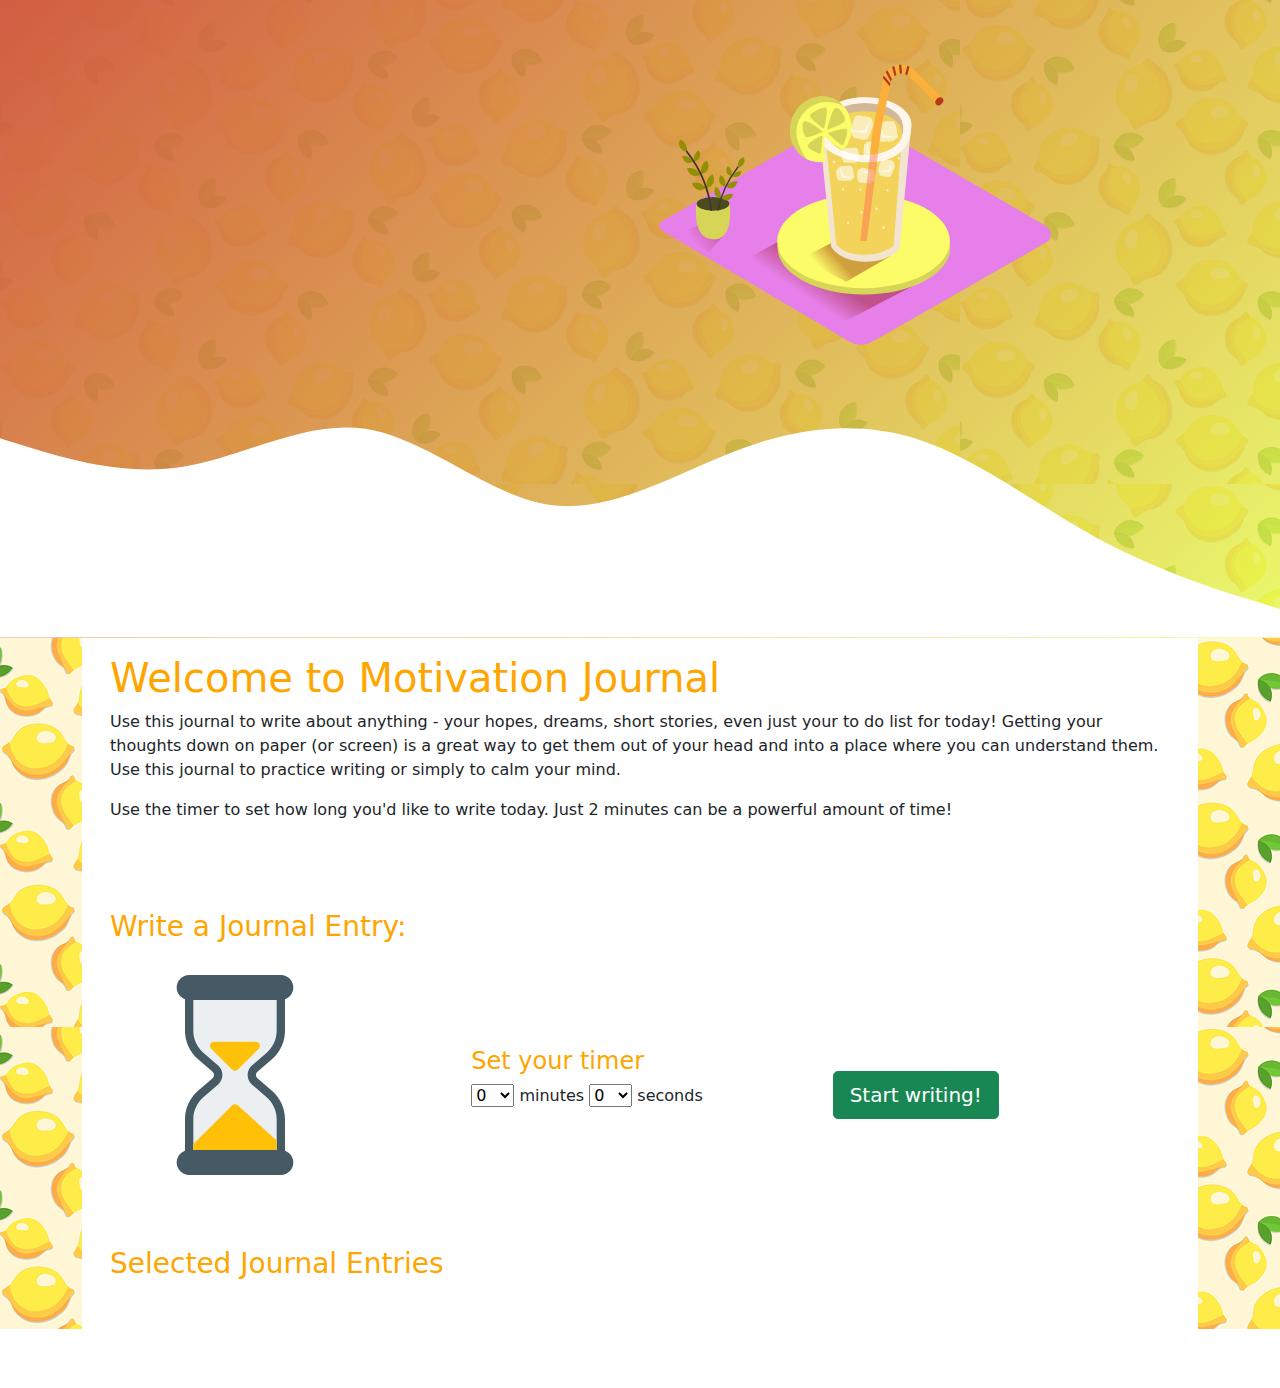
==== index.html @ 8cdf4d2e "removed extra code, changed hourglass to emogi, changed text and button colors" ====
<!DOCTYPE html>
<html lang="en">
<head>
  <meta charset="UTF-8">
  <meta http-equiv="X-UA-Compatible" content="IE=edge">
  <meta name="viewport" content="width=device-width, initial-scale=1.0">
  <title>Motivation Journal</title>
  <link rel="stylesheet" href="styles/bootstrap/css/bootstrap.min.css"/>
  <link rel="stylesheet" type="text/css" href="styles/bootstrap/css/style.css">
  <link rel="preconnect" href="https://fonts.gstatic.com">
  <link href="https://fonts.googleapis.com/css2?family=Dancing+Script&family=Satisfy&display=swap" rel="stylesheet">

  <style>
    /* [class*="col"] {
      padding: 1rem;
      background-color: #33b5e5;
      border: 2px solid #fff;
      color: #fff;
      text-align: center;
    }
    [class*="con"] {
      padding: 1rem;
      background-color: #9e33e5;
      border: 2px solid #fff;
      color: #fff;
      text-align: center;
    } */

    /* background */
    #intro {
      background-image: url("img/lemon-print.png");

    }

    /* Height for devices larger than 576px */
    @media (min-width: 992px) {
      #intro {
        margin-top: -58.59px;
      }
    }
    /* background */
  </style>

</head>
<body>

  <div id="intro" class="bg-image shadow-2-strong">


  <!-- <nav class="navbar navbar-expand-lg navbar-light bg-light"> -->
    <!-- <div class="container"> -->
      <!-- <a class="navbar-brand" href="#">Motivation Journal</a>
      <button class="navbar-toggler" type="button" data-bs-toggle="collapse" data-bs-target="#navbarText" aria-controls="navbarText" aria-expanded="false" aria-label="Toggle navigation">
        <span class="navbar-toggler-icon"></span>
      </button>
      <div class="collapse navbar-collapse" id="navbarText">
        <ul class="navbar-nav me-auto mb-2 mb-lg-0"> -->
          <!-- <li class="nav-item">
            <a class="nav-link active" aria-current="page" href="#">Home</a>
          </li> -->
        <!-- </ul> -->
        <!-- <span class="navbar-text"> -->
          <!-- When Life Gives You -->
          <!-- <img src="img/lemon-half.png" alt="yellow half lemon" width="30" height="24" class="d-inline-block align-text-top"> -->
          <!-- ... -->
        <!-- </span> -->
      <!-- </div> -->
    <!-- </div> -->
  <!-- </nav>  -->

  <header class="page-header gradient">
    <br><br><br>
    <div class="container pt-3">
      <div class="row align-items-center justify-content-center">
        <div class="col-md-5">
          <div id="quote-container"></div>
          <!-- <h2>You learn more from failure than from success. Don’t let it stop you. Failure builds character.</h2> -->
          <!-- <h3>Author - Unknown</h3> -->
        </div>
        <div class="col-md-5">
          <img
            src="img/lemonade.svg"
            alt="lemonade"
          />
        </div>
      </div>
    </div>
    <svg xmlns="http://www.w3.org/2000/svg" viewBox="0 0 1440 320"><path fill="#fff" fill-opacity="1" d="M0,96L34.3,106.7C68.6,117,137,139,206,128C274.3,117,343,75,411,85.3C480,96,549,160,617,170.7C685.7,181,754,139,823,112C891.4,85,960,75,1029,96C1097.1,117,1166,171,1234,208C1302.9,245,1371,267,1406,277.3L1440,288L1440,320L1405.7,320C1371.4,320,1303,320,1234,320C1165.7,320,1097,320,1029,320C960,320,891,320,823,320C754.3,320,686,320,617,320C548.6,320,480,320,411,320C342.9,320,274,320,206,320C137.1,320,69,320,34,320L0,320Z"></path></svg>
    <!-- <svg xmlns="http://www.w3.org/2000/svg" viewBox="0 0 1440 320"><path fill="#fff" fill-opacity="1" d="M0,224L30,240C60,256,120,288,180,266.7C240,245,300,171,360,165.3C420,160,480,224,540,213.3C600,203,660,117,720,101.3C780,85,840,139,900,170.7C960,203,1020,213,1080,224C1140,235,1200,245,1260,224C1320,203,1380,149,1410,122.7L1440,96L1440,320L1410,320C1380,320,1320,320,1260,320C1200,320,1140,320,1080,320C1020,320,960,320,900,320C840,320,780,320,720,320C660,320,600,320,540,320C480,320,420,320,360,320C300,320,240,320,180,320C120,320,60,320,30,320L0,320Z"></path></svg> -->
  </header>


  <div class="container container-md">
    <div class="p-3 mb-2 bg-white text-dark">
  <!-- opening paragraph start -->
  <div class="container">
    <h1>Welcome to Motivation Journal</h1>
    <div class="row align-items-center justify-content-center">
      <div class="col-md">
        <div>
          <p>Use this journal to write about anything - your hopes, dreams, short stories, even just your to do list for today! Getting your thoughts down on paper (or screen) is a great way to get them out of your head and into a place where you can understand them. Use this journal to practice writing or simply to calm your mind.</p>
          <p>Use the timer to set how long you'd like to write today. Just 2 minutes can be a powerful amount of time!</p>
        </div>
      </div>
    </div>
  </div>
  <!-- opening paragraph end -->
  <br><br><br>
  <!-- nested grid start -->
  <div class="container">
    <h3>Write a Journal Entry:</h3>
    <br>
      <div class="row">
          <div class="col-8 col-sm-4 align-items-center justify-content-center" class="settle-grid">
            <img src="img/sand-clock.svg" height="200" width="250"/>
          </div>
          <div class="col-8 col-sm-4 align-items-center justify-content-center" class="settle-grid">
            <br><br><br>
            <h4>Set your timer</h4>
            <p>
            <select name="timer" id="timer-select-min">
            </select> minutes
            <select name="timer" id="timer-select-sec"></select> seconds </p>

          </div>
          <div class="col-8 col-sm-4 align-items-center justify-content-center" class="settle-grid">
            <br><br><br><br>
              <!-- modal start Static backdrop type-->
              <!-- Button trigger modal -->
              <button type="button" class="btn btn-success btn-lg" data-bs-toggle="modal" data-bs-target="#staticBackdrop" id="timer-button">
                Start writing!
              </button>

              <!-- Modal -->
              <div class="modal fade" id="staticBackdrop" data-bs-backdrop="static" data-bs-keyboard="false" tabindex="-1" aria-labelledby="staticBackdropLabel" aria-hidden="true">
                <div class="modal-dialog modal-lg modal-dialog-scrollable modal-fullscreen-lg-down">
                  <div class="modal-content">
                    <div class="modal-header">
                      <h5 class="modal-title" id="staticBackdropLabel">Journal Entry</h5>
                      <button type="button" class="btn-close" data-bs-dismiss="modal" aria-label="Close" id="exit-button"></button>
                    </div>
                    <div class="modal-body">
                      <!-- form in modal start -->
                      <form id="new-entry-form">
                        <textarea class="form-control" id="body" rows="10"></textarea>
                        <br>
                        <label for="keywords">Create or select a keyword for your journal entry:</label>
                        <!-- name="post[category_ids][]" -->
                        <!-- post[categories_attributes][0][name] -->
                        <input name="entry[keywords_attributes][0][name]" list="keyword-names" id="keywords">
                        <datalist id="keyword-names"></datalist>
                        <br>
                        <input type="submit" value="Save" id="submit-entry">
                      </form>
                      <!-- form end -->
                    </div>
                    <!-- <div class="modal-footer">
                      <button type="button" class="btn btn-secondary" data-bs-dismiss="modal">Delete</button>
                      <button type="button" class="btn btn-primary">Save</button>
                    </div> -->
                  </div>
                </div>
              </div>
              <!-- modal end -->

          </div>
      </div>
  </div>
  <!-- nested grid end -->
  <br><br><br>
  <!-- entries basic container start -->
      <div class="container">
        <h3>Selected Journal Entries</h3>
        <br>
        <div class="container" id="entries-container"></div>
      </div>
<!-- entries basic container end -->
    </div>
  </div>
</div>

  <!-- <script src="src/functionality.js"></script> -->
  <script src="src/functionality.js"></script>
  <script src="src/keyword.js"></script>
  <script src="src/entry.js"></script>
  <script src="src/quote.js"></script>
  <script src="src/adapter.js"></script>
  <script src="src/index.js"></script>
  <script src="styles/bootstrap/js/bootstrap.min.js"></script>

</body>
</html>
---- styles/bootstrap/css/style.css ----
html,
body {
  height: 100%;
  font-size: 1rem;
}

/* h1 {
  color: rgb(227, 86, 61);
} */

header h1, h3 {
  color: white;
}

h1, h3, h4 {
  color: orange;
}


.navbar-light .navbar-brand {
  color: rgb(209, 116, 66);
  font-size: 1.5rem;
}


.gradient {
  background: rgb(209,88,66);
  background: linear-gradient(
    135deg,
    rgba(209,88,66,1) 0%,
    rgba(228,251,77,0.7777485994397759) 100%
  );
}

.page-header {
  /* margin-top: 3rem; */
  font-size: 1.25rem;
  color: #fff;
  font-family: sans-serif, Helvetica, Arial;
  font-style: italic;
  /* font-family: 'Satisfy'; */
  min-height: 10% !important;
}

/* background-image: var(--bs-gradient); */

.bg-image .shadow-2-strong {
  background-repeat: space repeat;
  /* background-repeat: repeat-y; */
  /* size: 50px; */
  /* background-size: 500px; */
}

/* .set-list-image {
  list-style-image: url('img/lemon-half.png');
} */
/*
.hourglass {
  object-fit: contain;
} */


/* .col-8 .col-sm-4 .align-items-center .justify-content-center .settle-grid {
  margin: 0;
  position: absolute;
  top: 50%;
  -ms-transform: translateY(-50%);
  transform: translateY(-50%);
} */
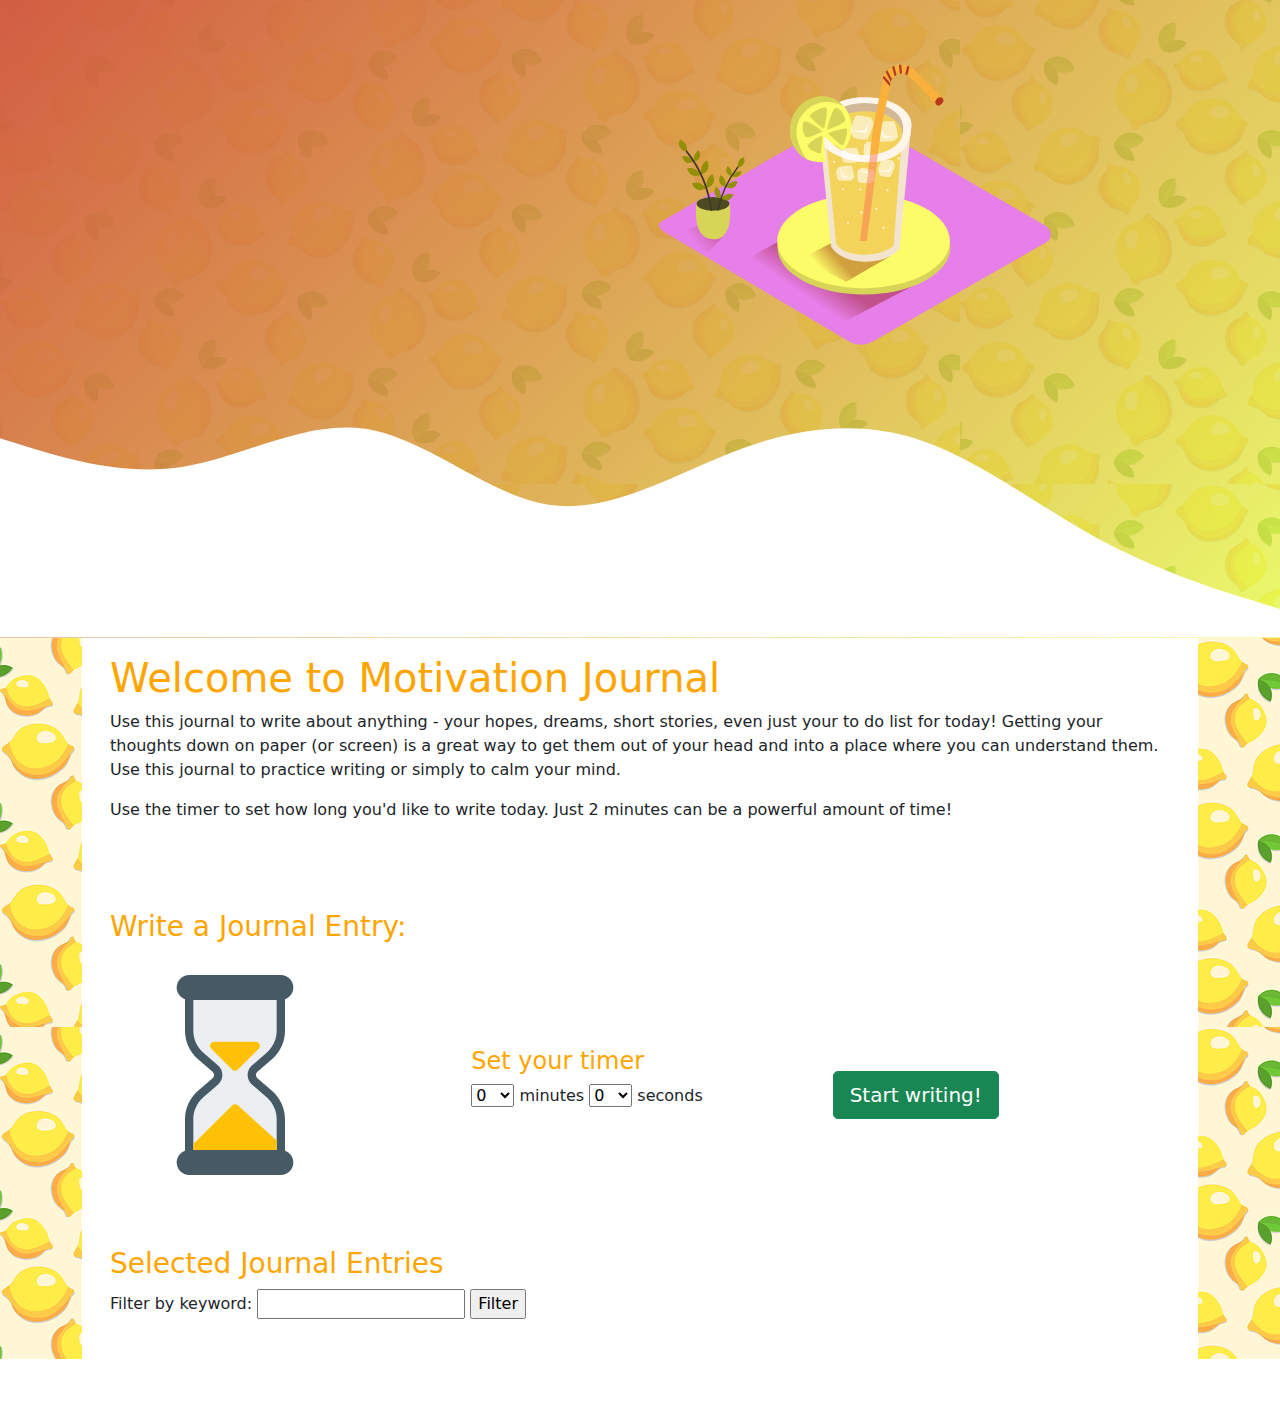
==== commit 3b55b130: "created filter by keyword functionality" ====
--- a/index.html
+++ b/index.html
@@ -73,9 +73,7 @@
     <div class="container pt-3">
       <div class="row align-items-center justify-content-center">
         <div class="col-md-5">
-          <div id="quote-container"></div>
-          <!-- <h2>You learn more from failure than from success. Don’t let it stop you. Failure builds character.</h2> -->
-          <!-- <h3>Author - Unknown</h3> -->
+          <div id="quote-container" class="quote"></div>
         </div>
         <div class="col-md-5">
           <img
@@ -171,6 +169,13 @@
   <!-- entries basic container start -->
       <div class="container">
         <h3>Selected Journal Entries</h3>
+
+        <form id="keyword-filter-form">
+          <label for="keywords">Filter by keyword:</label>
+          <input name="entry[keywords_attributes][0][name]" list="filter-keyword-names" id="keywords">
+          <datalist id="filter-keyword-names"></datalist>
+          <input type="submit" value="Filter">
+        </form>
         <br>
         <div class="container" id="entries-container"></div>
       </div>
--- a/styles/bootstrap/css/style.css
+++ b/styles/bootstrap/css/style.css
@@ -8,7 +8,7 @@
   color: rgb(227, 86, 61);
 } */
 
-header h1, h3 {
+.quote h3 {
   color: white;
 }
 
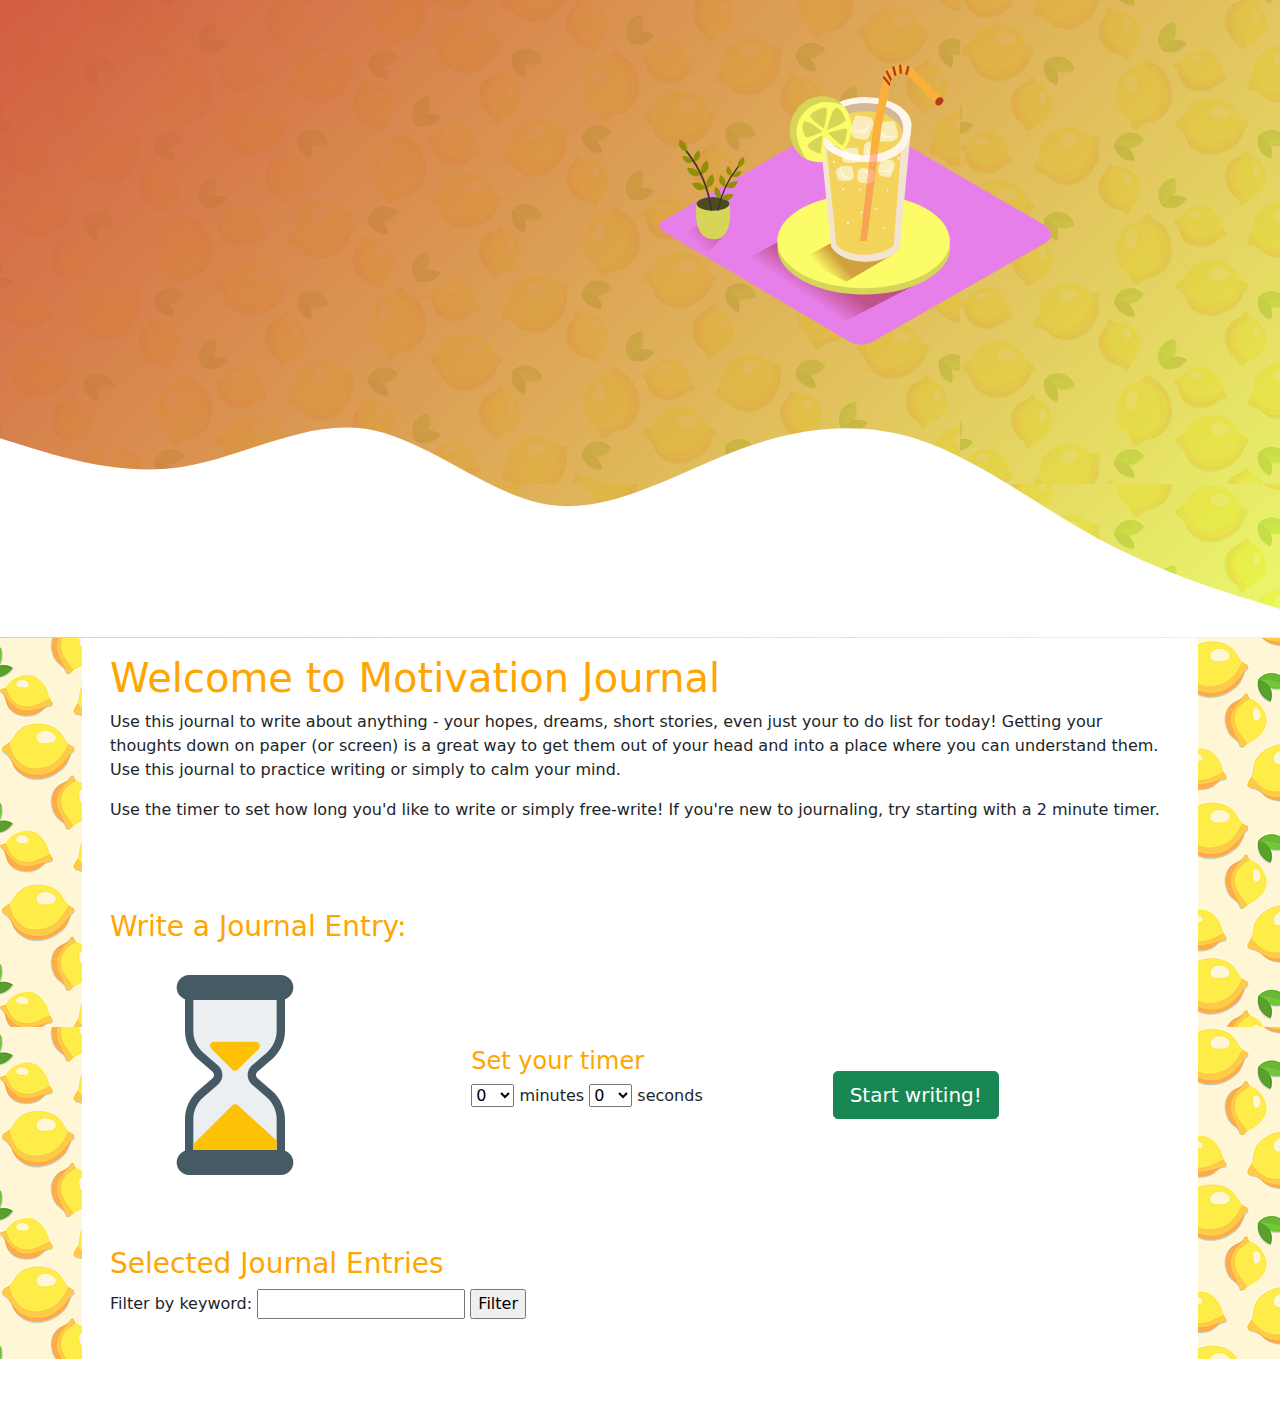
==== commit 49c86b8d: "removed unneeded comments" ====
--- a/index.html
+++ b/index.html
@@ -11,21 +11,6 @@
   <link href="https://fonts.googleapis.com/css2?family=Dancing+Script&family=Satisfy&display=swap" rel="stylesheet">
 
   <style>
-    /* [class*="col"] {
-      padding: 1rem;
-      background-color: #33b5e5;
-      border: 2px solid #fff;
-      color: #fff;
-      text-align: center;
-    }
-    [class*="con"] {
-      padding: 1rem;
-      background-color: #9e33e5;
-      border: 2px solid #fff;
-      color: #fff;
-      text-align: center;
-    } */
-
     /* background */
     #intro {
       background-image: url("img/lemon-print.png");
@@ -46,28 +31,6 @@
 
   <div id="intro" class="bg-image shadow-2-strong">
 
-
-  <!-- <nav class="navbar navbar-expand-lg navbar-light bg-light"> -->
-    <!-- <div class="container"> -->
-      <!-- <a class="navbar-brand" href="#">Motivation Journal</a>
-      <button class="navbar-toggler" type="button" data-bs-toggle="collapse" data-bs-target="#navbarText" aria-controls="navbarText" aria-expanded="false" aria-label="Toggle navigation">
-        <span class="navbar-toggler-icon"></span>
-      </button>
-      <div class="collapse navbar-collapse" id="navbarText">
-        <ul class="navbar-nav me-auto mb-2 mb-lg-0"> -->
-          <!-- <li class="nav-item">
-            <a class="nav-link active" aria-current="page" href="#">Home</a>
-          </li> -->
-        <!-- </ul> -->
-        <!-- <span class="navbar-text"> -->
-          <!-- When Life Gives You -->
-          <!-- <img src="img/lemon-half.png" alt="yellow half lemon" width="30" height="24" class="d-inline-block align-text-top"> -->
-          <!-- ... -->
-        <!-- </span> -->
-      <!-- </div> -->
-    <!-- </div> -->
-  <!-- </nav>  -->
-
   <header class="page-header gradient">
     <br><br><br>
     <div class="container pt-3">
@@ -84,27 +47,25 @@
       </div>
     </div>
     <svg xmlns="http://www.w3.org/2000/svg" viewBox="0 0 1440 320"><path fill="#fff" fill-opacity="1" d="M0,96L34.3,106.7C68.6,117,137,139,206,128C274.3,117,343,75,411,85.3C480,96,549,160,617,170.7C685.7,181,754,139,823,112C891.4,85,960,75,1029,96C1097.1,117,1166,171,1234,208C1302.9,245,1371,267,1406,277.3L1440,288L1440,320L1405.7,320C1371.4,320,1303,320,1234,320C1165.7,320,1097,320,1029,320C960,320,891,320,823,320C754.3,320,686,320,617,320C548.6,320,480,320,411,320C342.9,320,274,320,206,320C137.1,320,69,320,34,320L0,320Z"></path></svg>
-    <!-- <svg xmlns="http://www.w3.org/2000/svg" viewBox="0 0 1440 320"><path fill="#fff" fill-opacity="1" d="M0,224L30,240C60,256,120,288,180,266.7C240,245,300,171,360,165.3C420,160,480,224,540,213.3C600,203,660,117,720,101.3C780,85,840,139,900,170.7C960,203,1020,213,1080,224C1140,235,1200,245,1260,224C1320,203,1380,149,1410,122.7L1440,96L1440,320L1410,320C1380,320,1320,320,1260,320C1200,320,1140,320,1080,320C1020,320,960,320,900,320C840,320,780,320,720,320C660,320,600,320,540,320C480,320,420,320,360,320C300,320,240,320,180,320C120,320,60,320,30,320L0,320Z"></path></svg> -->
   </header>
 
 
   <div class="container container-md">
     <div class="p-3 mb-2 bg-white text-dark">
-  <!-- opening paragraph start -->
   <div class="container">
     <h1>Welcome to Motivation Journal</h1>
     <div class="row align-items-center justify-content-center">
       <div class="col-md">
         <div>
           <p>Use this journal to write about anything - your hopes, dreams, short stories, even just your to do list for today! Getting your thoughts down on paper (or screen) is a great way to get them out of your head and into a place where you can understand them. Use this journal to practice writing or simply to calm your mind.</p>
-          <p>Use the timer to set how long you'd like to write today. Just 2 minutes can be a powerful amount of time!</p>
+          <p>Use the timer to set how long you'd like to write or simply free-write! If you're new to journaling, try starting with a 2 minute timer.</p>
         </div>
       </div>
     </div>
   </div>
-  <!-- opening paragraph end -->
+
   <br><br><br>
-  <!-- nested grid start -->
+
   <div class="container">
     <h3>Write a Journal Entry:</h3>
     <br>
@@ -123,13 +84,9 @@
           </div>
           <div class="col-8 col-sm-4 align-items-center justify-content-center" class="settle-grid">
             <br><br><br><br>
-              <!-- modal start Static backdrop type-->
-              <!-- Button trigger modal -->
               <button type="button" class="btn btn-success btn-lg" data-bs-toggle="modal" data-bs-target="#staticBackdrop" id="timer-button">
                 Start writing!
               </button>
-
-              <!-- Modal -->
               <div class="modal fade" id="staticBackdrop" data-bs-backdrop="static" data-bs-keyboard="false" tabindex="-1" aria-labelledby="staticBackdropLabel" aria-hidden="true">
                 <div class="modal-dialog modal-lg modal-dialog-scrollable modal-fullscreen-lg-down">
                   <div class="modal-content">
@@ -138,53 +95,41 @@
                       <button type="button" class="btn-close" data-bs-dismiss="modal" aria-label="Close" id="exit-button"></button>
                     </div>
                     <div class="modal-body">
-                      <!-- form in modal start -->
                       <form id="new-entry-form">
                         <textarea class="form-control" id="body" rows="10"></textarea>
                         <br>
-                        <label for="keywords">Create or select a keyword for your journal entry:</label>
-                        <!-- name="post[category_ids][]" -->
-                        <!-- post[categories_attributes][0][name] -->
+                        <label for="keywords">Add keyword?</label>
                         <input name="entry[keywords_attributes][0][name]" list="keyword-names" id="keywords">
                         <datalist id="keyword-names"></datalist>
-                        <br>
+                        <br><br>
                         <input type="submit" value="Save" id="submit-entry">
                       </form>
-                      <!-- form end -->
                     </div>
-                    <!-- <div class="modal-footer">
-                      <button type="button" class="btn btn-secondary" data-bs-dismiss="modal">Delete</button>
-                      <button type="button" class="btn btn-primary">Save</button>
-                    </div> -->
                   </div>
                 </div>
               </div>
-              <!-- modal end -->
 
           </div>
       </div>
   </div>
-  <!-- nested grid end -->
+
   <br><br><br>
-  <!-- entries basic container start -->
+
       <div class="container">
         <h3>Selected Journal Entries</h3>
-
         <form id="keyword-filter-form">
           <label for="keywords">Filter by keyword:</label>
-          <input name="entry[keywords_attributes][0][name]" list="filter-keyword-names" id="keywords">
+          <input name="entry[keywords_attributes][0][name]" list="filter-keyword-names" id="keywords-filter">
           <datalist id="filter-keyword-names"></datalist>
           <input type="submit" value="Filter">
         </form>
         <br>
-        <div class="container" id="entries-container"></div>
+        <div class="container overflow-hidden" id="entries-container"></div>
       </div>
-<!-- entries basic container end -->
     </div>
   </div>
 </div>
 
-  <!-- <script src="src/functionality.js"></script> -->
   <script src="src/functionality.js"></script>
   <script src="src/keyword.js"></script>
   <script src="src/entry.js"></script>
